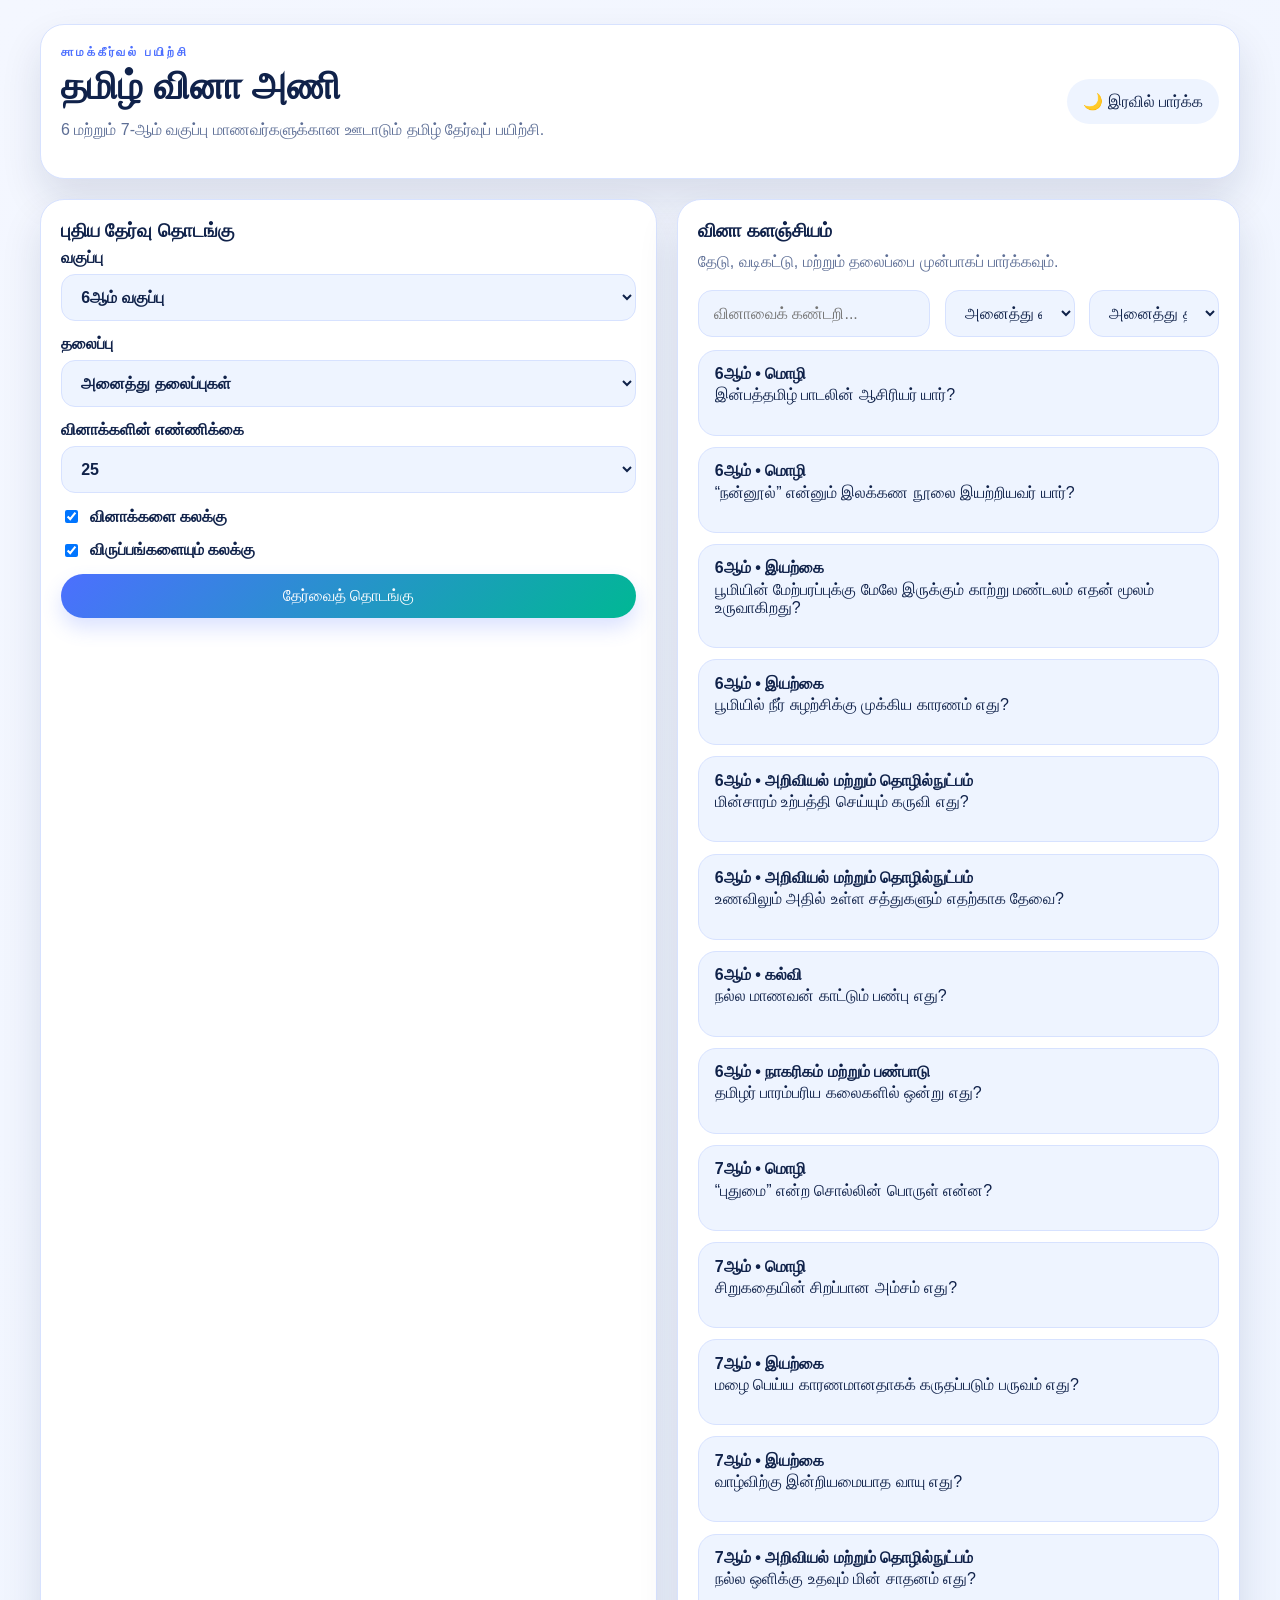
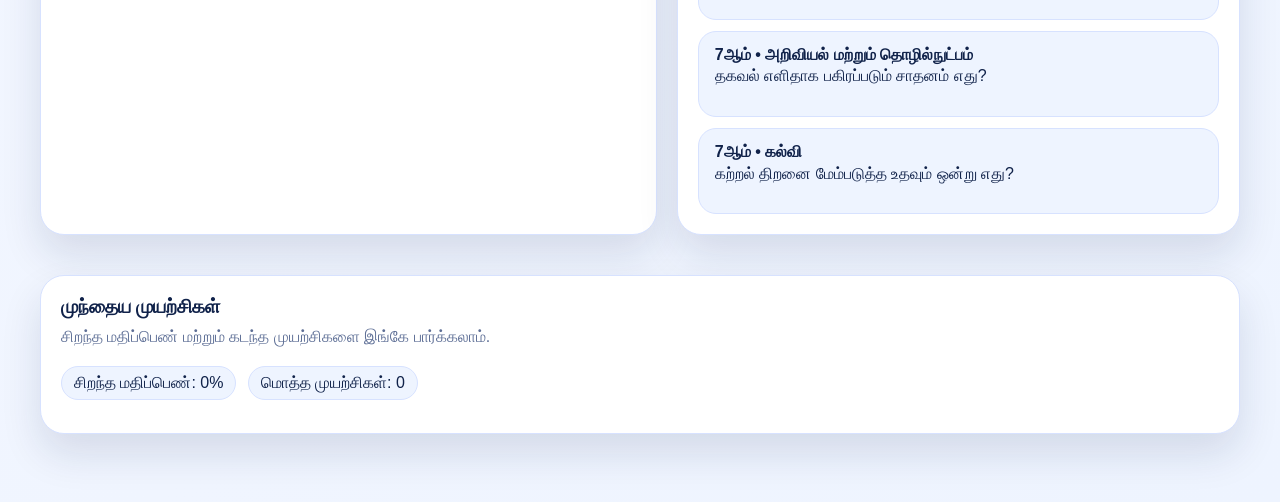
==== index.html @ 1eb98f15 "test" ====
<!DOCTYPE html>
<html lang="ta">
  <head>
    <meta charset="UTF-8" />
    <meta name="viewport" content="width=device-width, initial-scale=1.0" />
    <title>தமிழ் வினா அணி</title>
    <link rel="stylesheet" href="style.css" />
  </head>
  <body data-page="home">
    <div class="page-shell">
      <header class="hero card">
        <div>
          <p class="eyebrow">சாமக்கீர்வல் பயிற்சி</p>
          <h1>தமிழ் வினா அணி</h1>
          <p class="hero-copy">6 மற்றும் 7-ஆம் வகுப்பு மாணவர்களுக்கான ஊடாடும் தமிழ் தேர்வுப் பயிற்சி.</p>
        </div>
        <button id="themeToggle" class="ghost-btn" type="button">🌙 இரவில் பார்க்க</button>
      </header>

      <main class="home-grid">
        <section class="card">
          <h2>புதிய தேர்வு தொடங்கு</h2>
          <form id="quizSetupForm" class="setup-form">
            <label>
              வகுப்பு
              <select id="classSelect" name="class">
                <option value="6">6ஆம் வகுப்பு</option>
                <option value="7">7ஆம் வகுப்பு</option>
              </select>
            </label>

            <label>
              தலைப்பு
              <select id="topicSelect" name="topic">
                <option value="all">அனைத்து தலைப்புகள்</option>
                <option value="மொழி">மொழி</option>
                <option value="இயற்கை">இயற்கை</option>
                <option value="அறிவியல் மற்றும் தொழில்நுட்பம்">அறிவியல் மற்றும் தொழில்நுட்பம்</option>
                <option value="கல்வி">கல்வி</option>
                <option value="நாகரிகம் மற்றும் பண்பாடு">நாகரிகம் மற்றும் பண்பாடு</option>
              </select>
            </label>

            <label>
              வினாக்களின் எண்ணிக்கை
              <select id="questionCountSelect" name="questionCount">
                <option value="25">25</option>
                <option value="50">50</option>
                <option value="100">100</option>
              </select>
            </label>

            <label class="toggle-row">
              <input id="shuffleQuestions" type="checkbox" checked />
              <span>வினாக்களை கலக்கு</span>
            </label>

            <label class="toggle-row">
              <input id="shuffleOptions" type="checkbox" checked />
              <span>விருப்பங்களையும் கலக்கு</span>
            </label>

            <button class="primary-btn" type="submit">தேர்வைத் தொடங்கு</button>
          </form>
        </section>

        <section class="card">
          <div class="section-heading">
            <h2>வினா களஞ்சியம்</h2>
            <p>தேடு, வடிகட்டு, மற்றும் தலைப்பை முன்பாகப் பார்க்கவும்.</p>
          </div>
          <div class="filter-bar">
            <input id="searchQuestions" type="search" placeholder="வினாவைக் கண்டறி..." />
            <select id="filterClass">
              <option value="all">அனைத்து வகுப்புகள்</option>
              <option value="6">6ஆம்</option>
              <option value="7">7ஆம்</option>
            </select>
            <select id="filterTopic">
              <option value="all">அனைத்து தலைப்புகள்</option>
              <option value="மொழி">மொழி</option>
              <option value="இயற்கை">இயற்கை</option>
              <option value="அறிவியல் மற்றும் தொழில்நுட்பம்">அறிவியல் மற்றும் தொழில்நுட்பம்</option>
              <option value="கல்வி">கல்வி</option>
              <option value="நாகரிகம் மற்றும் பண்பாடு">நாகரிகம் மற்றும் பண்பாடு</option>
            </select>
          </div>
          <div id="questionPreview" class="preview-list"></div>
        </section>

        <section class="card">
          <div class="section-heading">
            <h2>முந்தைய முயற்சிகள்</h2>
            <p>சிறந்த மதிப்பெண் மற்றும் கடந்த முயற்சிகளை இங்கே பார்க்கலாம்.</p>
          </div>
          <div id="statsSummary" class="stats-summary"></div>
          <div id="attemptHistory" class="attempt-list"></div>
        </section>
      </main>
    </div>

    <script src="questions.js"></script>
    <script src="script.js"></script>
  </body>
</html>
---- style.css ----
:root {
  color-scheme: light;
  --bg: #f4f7ff;
  --surface: #ffffff;
  --surface-2: #eef4ff;
  --text: #10224a;
  --muted: #5e6f96;
  --accent: #4c6fff;
  --accent-2: #00b894;
  --danger: #ff5f6d;
  --border: #d7e2ff;
  --shadow: 0 20px 40px rgba(16, 34, 74, 0.12);
}

body.dark {
  color-scheme: dark;
  --bg: #07111f;
  --surface: #111d33;
  --surface-2: #1a2a46;
  --text: #f3f6ff;
  --muted: #92a2c8;
  --accent: #71a2ff;
  --accent-2: #2fd2b8;
  --danger: #ff7b88;
  --border: #2b3d63;
  --shadow: 0 20px 44px rgba(2, 8, 20, 0.45);
}

* {
  box-sizing: border-box;
}

body {
  margin: 0;
  font-family: "Noto Sans Tamil", "Segoe UI", Tahoma, sans-serif;
  background: linear-gradient(135deg, var(--bg), var(--surface-2));
  color: var(--text);
  transition: background 0.25s ease, color 0.25s ease;
}

.page-shell {
  width: min(1200px, calc(100% - 2rem));
  margin: 0 auto;
  padding: 1.5rem 0 3rem;
}

.card {
  background: var(--surface);
  border: 1px solid var(--border);
  border-radius: 24px;
  box-shadow: var(--shadow);
  padding: 1.25rem;
  margin-bottom: 1.25rem;
}

.hero {
  display: flex;
  justify-content: space-between;
  align-items: center;
  gap: 1rem;
}

h1,
h2,
h3,
p {
  margin-top: 0;
}

h1 {
  font-size: clamp(1.7rem, 3vw, 2.4rem);
  margin-bottom: 0.5rem;
}

h2 {
  font-size: 1.2rem;
  margin-bottom: 0.4rem;
}

.eyebrow {
  text-transform: uppercase;
  letter-spacing: 0.24em;
  font-size: 0.75rem;
  font-weight: 700;
  color: var(--accent);
  margin-bottom: 0.3rem;
}

.hero-copy,
.meta-text,
.section-heading p,
.review-item p,
.attempt-item p {
  color: var(--muted);
  line-height: 1.6;
}

.home-grid {
  display: grid;
  grid-template-columns: 1.1fr 1fr;
  gap: 1.25rem;
}

.home-grid > .card:last-child {
  grid-column: 1 / -1;
}

.setup-form,
.filter-bar,
.quiz-actions {
  display: grid;
  gap: 0.9rem;
}

label {
  display: flex;
  flex-direction: column;
  gap: 0.45rem;
  font-weight: 600;
}

select,
input[type="search"],
input[type="text"] {
  padding: 0.8rem 0.95rem;
  border: 1px solid var(--border);
  border-radius: 14px;
  background: var(--surface-2);
  color: var(--text);
  font: inherit;
}

.toggle-row {
  flex-direction: row;
  align-items: center;
  gap: 0.55rem;
}

button {
  border: 0;
  border-radius: 999px;
  padding: 0.8rem 1rem;
  font: inherit;
  cursor: pointer;
  transition: transform 0.2s ease, box-shadow 0.2s ease;
}

button:hover {
  transform: translateY(-1px);
}

.primary-btn {
  background: linear-gradient(135deg, var(--accent), var(--accent-2));
  color: white;
  box-shadow: 0 10px 20px rgba(76, 111, 255, 0.2);
}

.secondary-btn,
.ghost-btn {
  background: var(--surface-2);
  color: var(--text);
}

.filter-bar {
  grid-template-columns: 2fr repeat(2, minmax(130px, 1fr));
  margin-bottom: 0.8rem;
}

.preview-list,
.attempt-list,
.review-summary,
.review-list {
  display: grid;
  gap: 0.7rem;
}

.preview-item,
.attempt-item,
.review-item,
.topic-item,
.stat-card {
  background: var(--surface-2);
  border: 1px solid var(--border);
  border-radius: 18px;
  padding: 0.9rem 1rem;
}

.preview-item strong,
.attempt-item strong,
.review-item strong {
  display: block;
  margin-bottom: 0.2rem;
}

.stats-summary {
  display: flex;
  flex-wrap: wrap;
  gap: 0.7rem;
  margin-bottom: 0.8rem;
}

.stats-summary .pill {
  background: var(--surface-2);
  border: 1px solid var(--border);
  border-radius: 999px;
  padding: 0.45rem 0.75rem;
}

.quiz-header {
  display: flex;
  justify-content: space-between;
  align-items: center;
  gap: 1rem;
}

.header-actions {
  display: flex;
  gap: 0.6rem;
}

.quiz-layout {
  display: grid;
  grid-template-columns: 1.25fr 0.75fr;
  gap: 1rem;
}

.quiz-topbar {
  display: flex;
  justify-content: space-between;
  align-items: center;
  gap: 1rem;
  margin-bottom: 1rem;
}

.progress-track {
  width: min(420px, 100%);
  height: 10px;
  border-radius: 999px;
  background: var(--surface-2);
  overflow: hidden;
  margin-top: 0.45rem;
}

.progress-bar {
  height: 100%;
  width: 0%;
  background: linear-gradient(135deg, var(--accent), var(--accent-2));
  transition: width 0.25s ease;
}

.timer-pill,
.meta-pill {
  display: inline-flex;
  align-items: center;
  gap: 0.25rem;
  background: var(--surface-2);
  border: 1px solid var(--border);
  border-radius: 999px;
  padding: 0.45rem 0.78rem;
  font-weight: 700;
}

.question-head {
  display: flex;
  justify-content: space-between;
  align-items: center;
  gap: 0.8rem;
  margin-bottom: 1rem;
}

.options-list {
  display: grid;
  gap: 0.75rem;
  margin: 1rem 0;
}

.option-item {
  display: flex;
  gap: 0.65rem;
  align-items: center;
  border: 1px solid var(--border);
  border-radius: 16px;
  padding: 0.85rem 0.95rem;
  background: var(--surface-2);
}

.option-item input {
  accent-color: var(--accent);
}

.quiz-actions {
  grid-template-columns: repeat(4, minmax(0, 1fr));
  margin-top: 1rem;
}

.review-panel {
  height: fit-content;
}

.hidden {
  display: none;
}

.summary-grid {
  display: grid;
  grid-template-columns: repeat(4, minmax(0, 1fr));
  gap: 0.8rem;
}

.stat-card p {
  font-size: 1.3rem;
  font-weight: 700;
  margin-bottom: 0;
}

.results-actions {
  display: flex;
  flex-wrap: wrap;
  gap: 0.7rem;
}

.topic-list {
  display: grid;
  gap: 0.7rem;
}

.topic-item {
  display: flex;
  justify-content: space-between;
  align-items: center;
  gap: 0.7rem;
}

.correct-answer {
  border-color: var(--accent-2);
  background: rgba(47, 210, 184, 0.15);
}

.wrong-answer {
  border-color: var(--danger);
  background: rgba(255, 95, 109, 0.15);
}

@media (max-width: 920px) {
  .home-grid,
  .quiz-layout,
  .summary-grid {
    grid-template-columns: 1fr;
  }

  .quiz-actions {
    grid-template-columns: repeat(2, minmax(0, 1fr));
  }
}

@media (max-width: 640px) {
  .page-shell {
    width: min(100% - 1rem, 100%);
  }

  .hero,
  .quiz-header,
  .quiz-topbar,
  .question-head {
    flex-direction: column;
    align-items: flex-start;
  }

  .filter-bar {
    grid-template-columns: 1fr;
  }

  .quiz-actions,
  .results-actions {
    grid-template-columns: 1fr;
  }
}
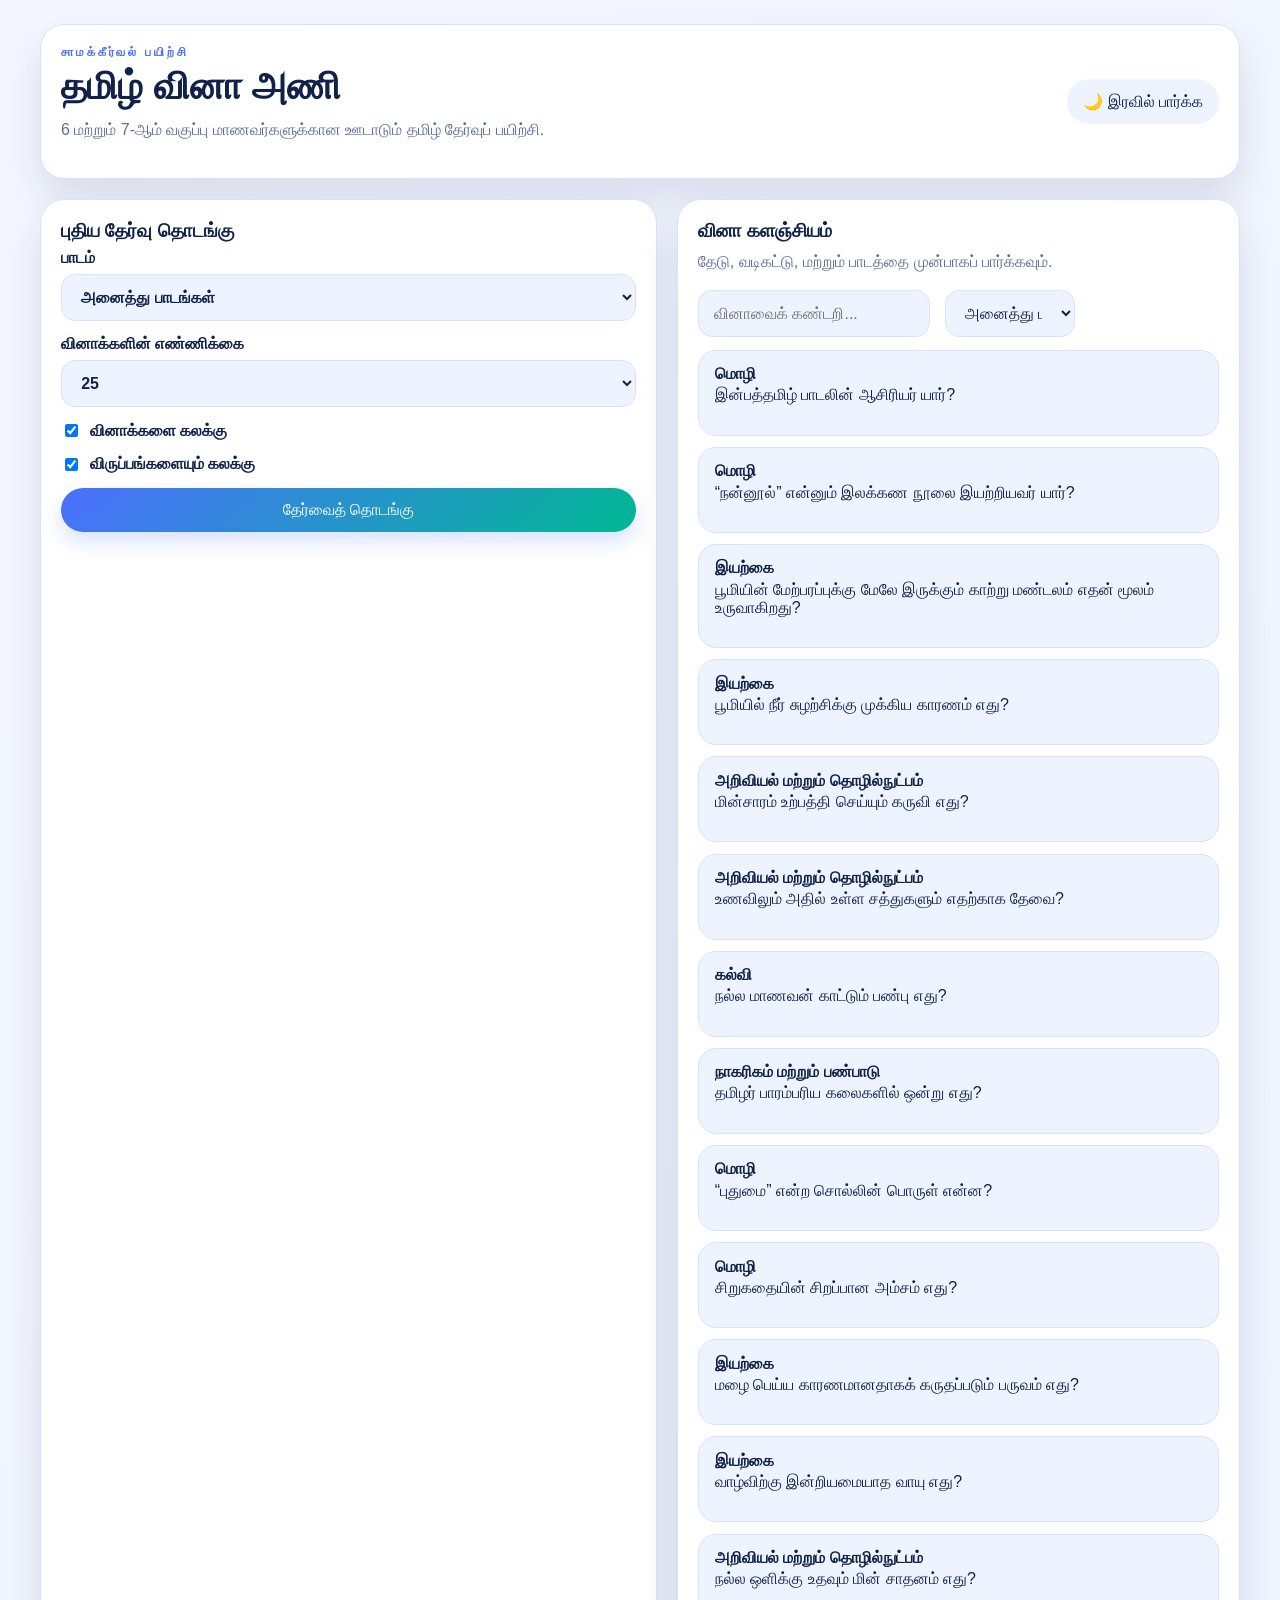
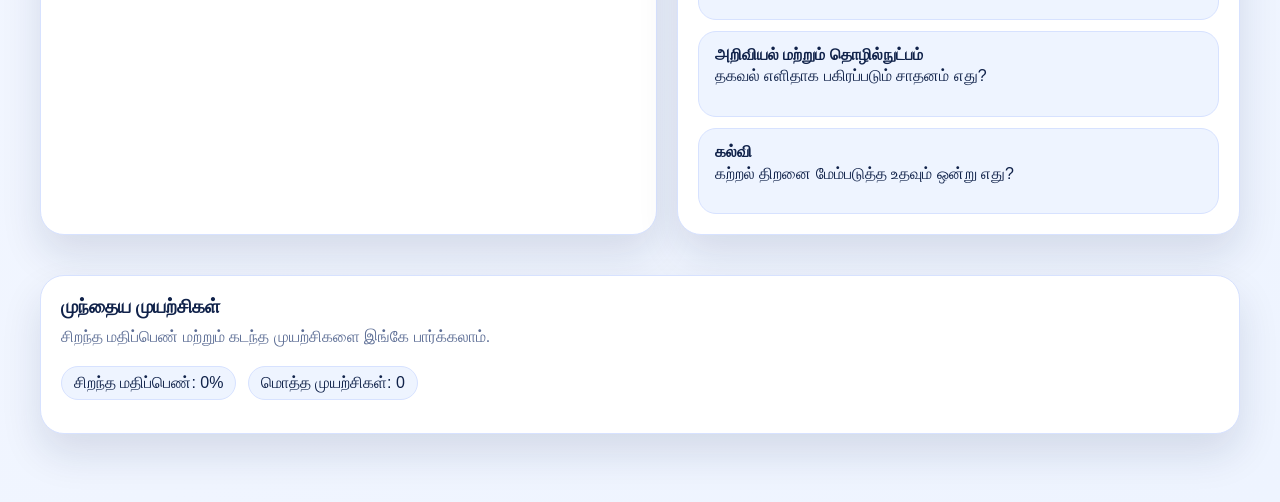
==== commit e2ce111b: "Updated repeated quiz problem" ====
--- a/index.html
+++ b/index.html
@@ -22,17 +22,9 @@
           <h2>புதிய தேர்வு தொடங்கு</h2>
           <form id="quizSetupForm" class="setup-form">
             <label>
-              வகுப்பு
-              <select id="classSelect" name="class">
-                <option value="6">6ஆம் வகுப்பு</option>
-                <option value="7">7ஆம் வகுப்பு</option>
-              </select>
-            </label>
-
-            <label>
-              தலைப்பு
-              <select id="topicSelect" name="topic">
-                <option value="all">அனைத்து தலைப்புகள்</option>
+              பாடம்
+              <select id="subjectSelect" name="subject">
+                <option value="all">அனைத்து பாடங்கள்</option>
                 <option value="மொழி">மொழி</option>
                 <option value="இயற்கை">இயற்கை</option>
                 <option value="அறிவியல் மற்றும் தொழில்நுட்பம்">அறிவியல் மற்றும் தொழில்நுட்பம்</option>
@@ -67,17 +59,12 @@
         <section class="card">
           <div class="section-heading">
             <h2>வினா களஞ்சியம்</h2>
-            <p>தேடு, வடிகட்டு, மற்றும் தலைப்பை முன்பாகப் பார்க்கவும்.</p>
+            <p>தேடு, வடிகட்டு, மற்றும் பாடத்தை முன்பாகப் பார்க்கவும்.</p>
           </div>
           <div class="filter-bar">
             <input id="searchQuestions" type="search" placeholder="வினாவைக் கண்டறி..." />
-            <select id="filterClass">
-              <option value="all">அனைத்து வகுப்புகள்</option>
-              <option value="6">6ஆம்</option>
-              <option value="7">7ஆம்</option>
-            </select>
-            <select id="filterTopic">
-              <option value="all">அனைத்து தலைப்புகள்</option>
+            <select id="filterSubject">
+              <option value="all">அனைத்து பாடங்கள்</option>
               <option value="மொழி">மொழி</option>
               <option value="இயற்கை">இயற்கை</option>
               <option value="அறிவியல் மற்றும் தொழில்நுட்பம்">அறிவியல் மற்றும் தொழில்நுட்பம்</option>
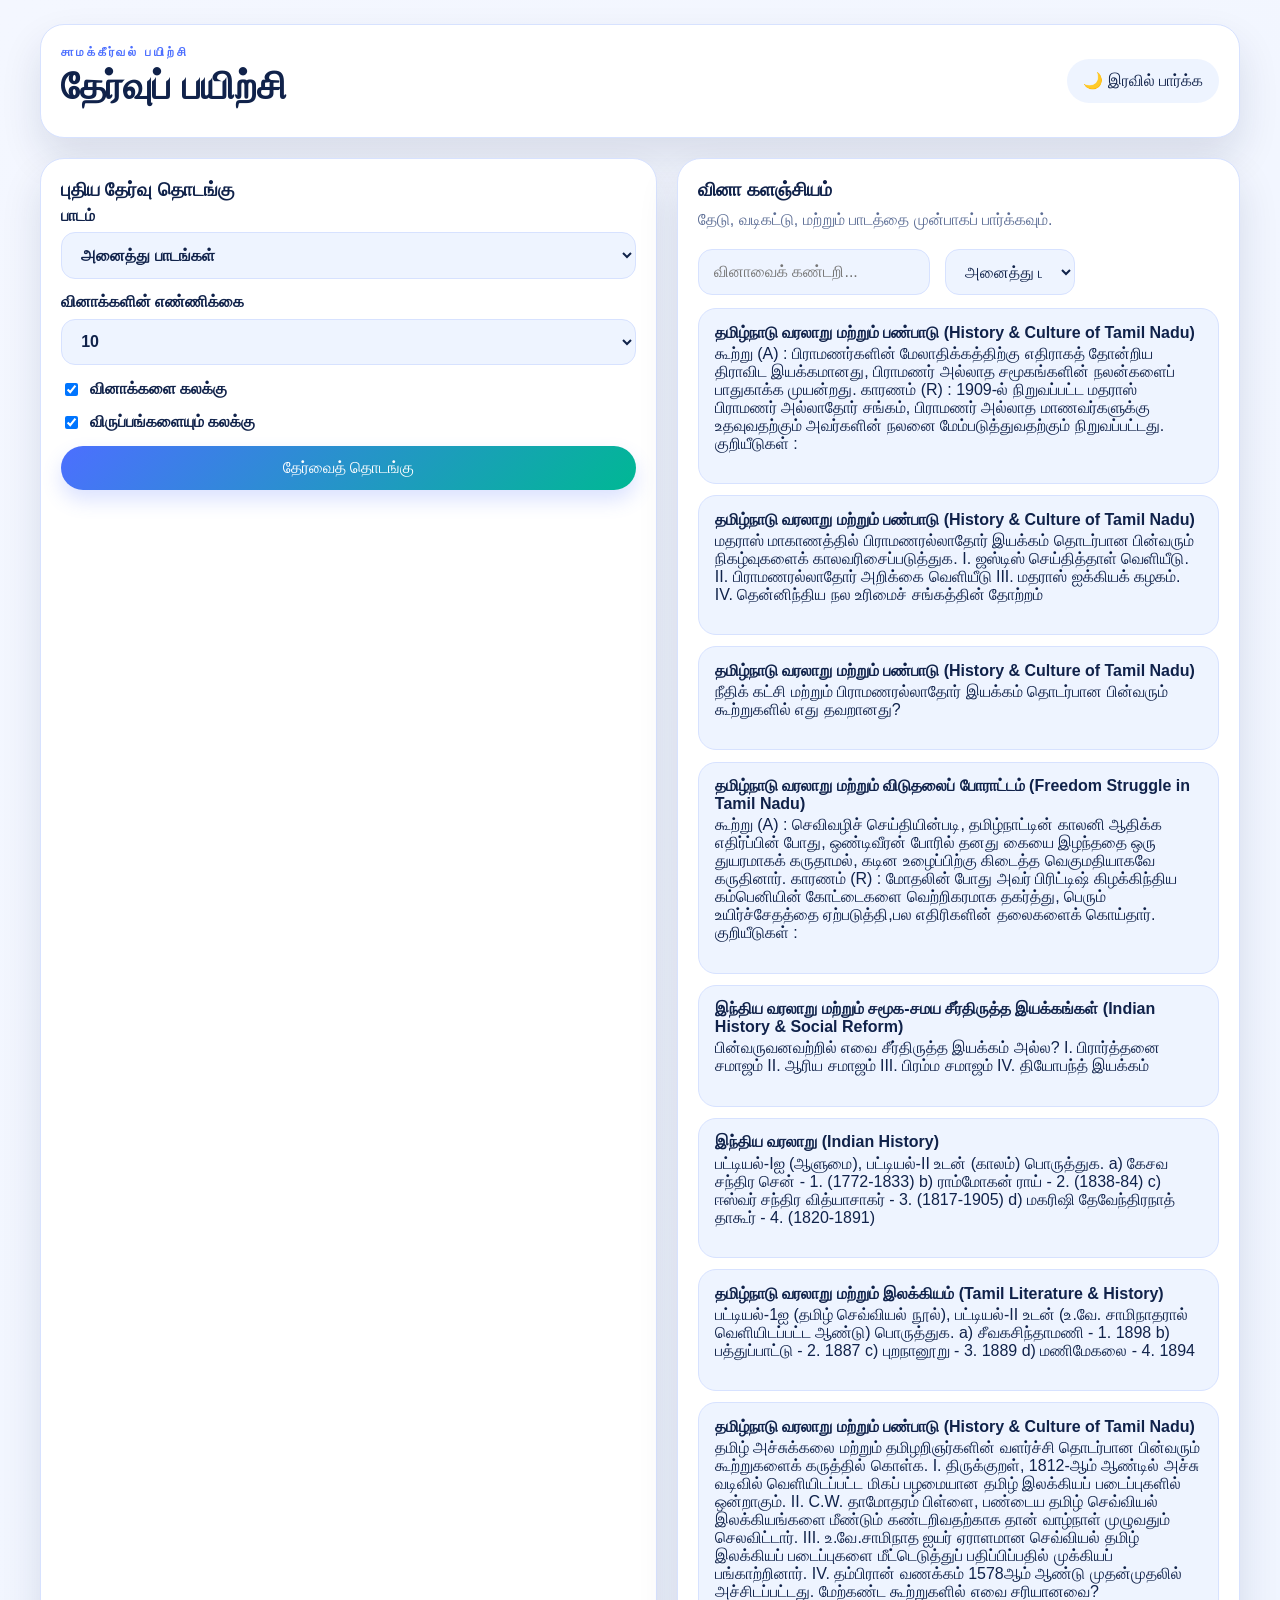
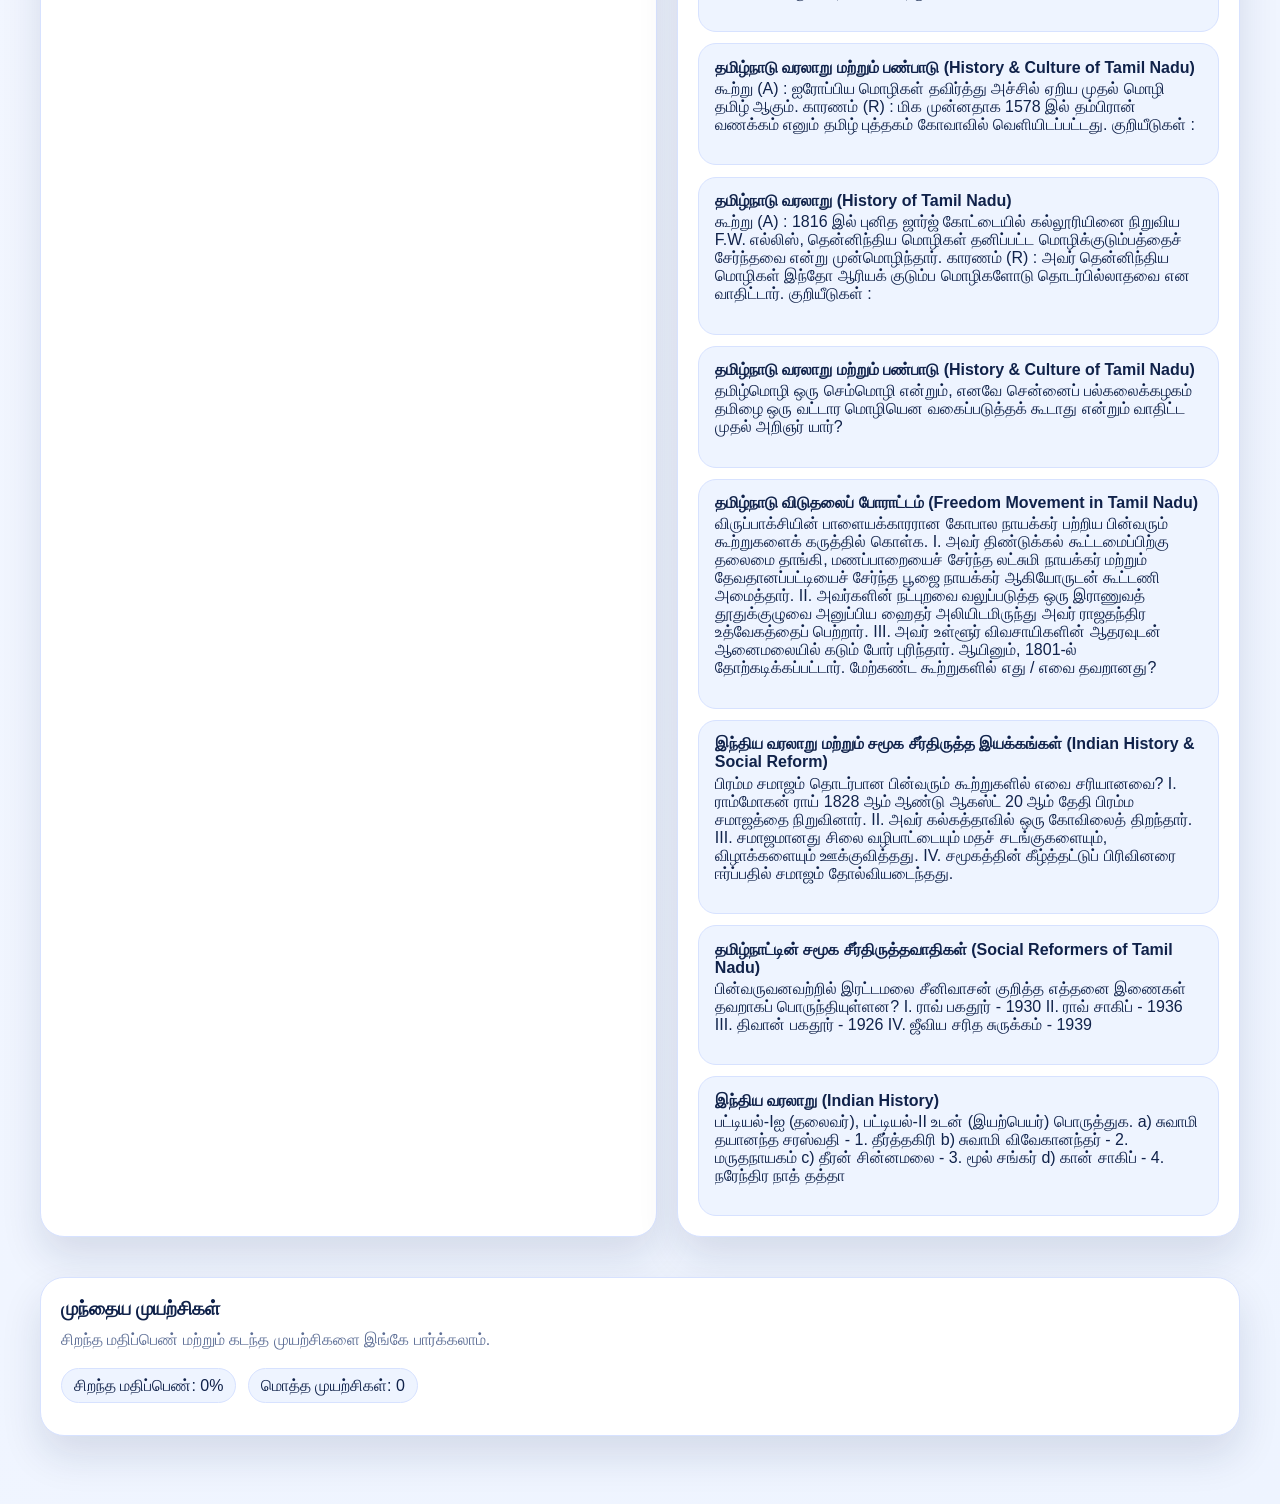
==== commit c4f37b7d: "added 10 option" ====
--- a/index.html
+++ b/index.html
@@ -11,8 +11,7 @@
       <header class="hero card">
         <div>
           <p class="eyebrow">சாமக்கீர்வல் பயிற்சி</p>
-          <h1>தமிழ் வினா அணி</h1>
-          <p class="hero-copy">6 மற்றும் 7-ஆம் வகுப்பு மாணவர்களுக்கான ஊடாடும் தமிழ் தேர்வுப் பயிற்சி.</p>
+          <h1>தேர்வுப் பயிற்சி</h1>
         </div>
         <button id="themeToggle" class="ghost-btn" type="button">🌙 இரவில் பார்க்க</button>
       </header>
@@ -36,6 +35,7 @@
             <label>
               வினாக்களின் எண்ணிக்கை
               <select id="questionCountSelect" name="questionCount">
+                <option value="10">10</option>
                 <option value="25">25</option>
                 <option value="50">50</option>
                 <option value="100">100</option>
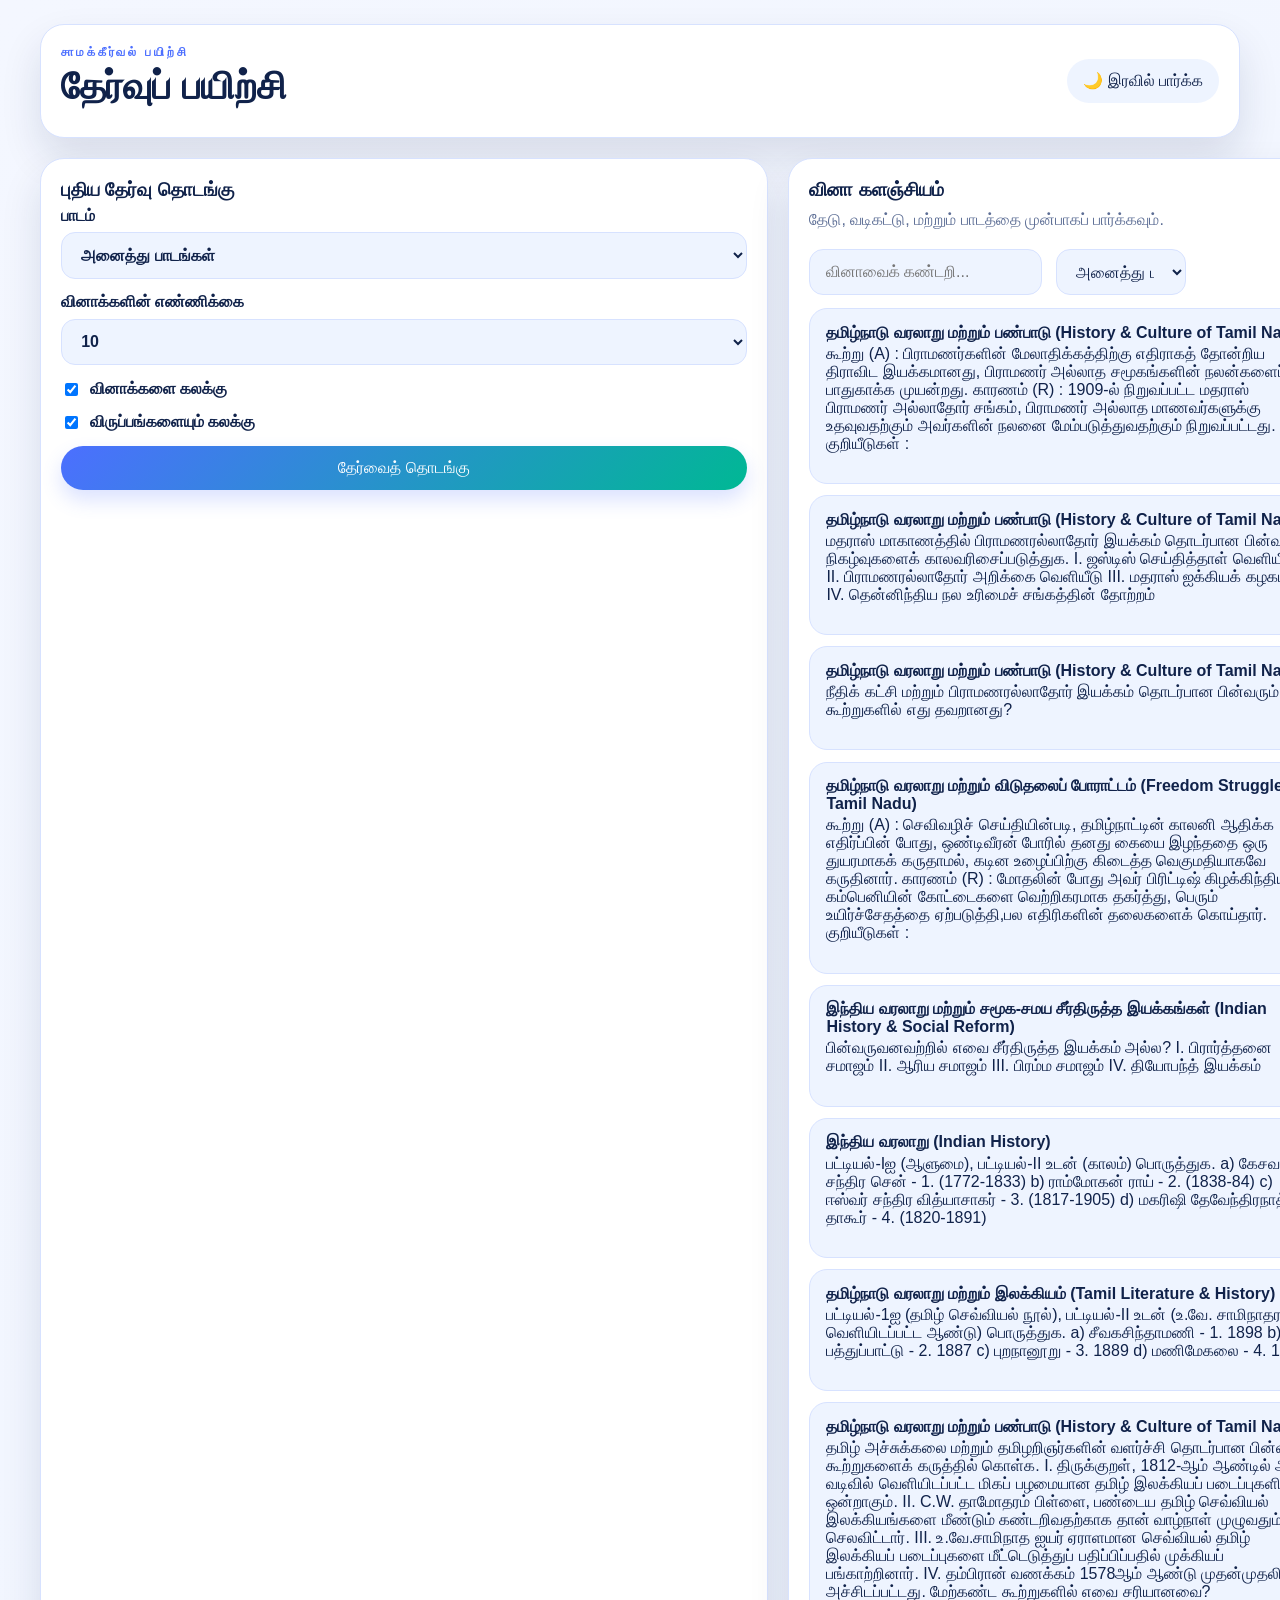
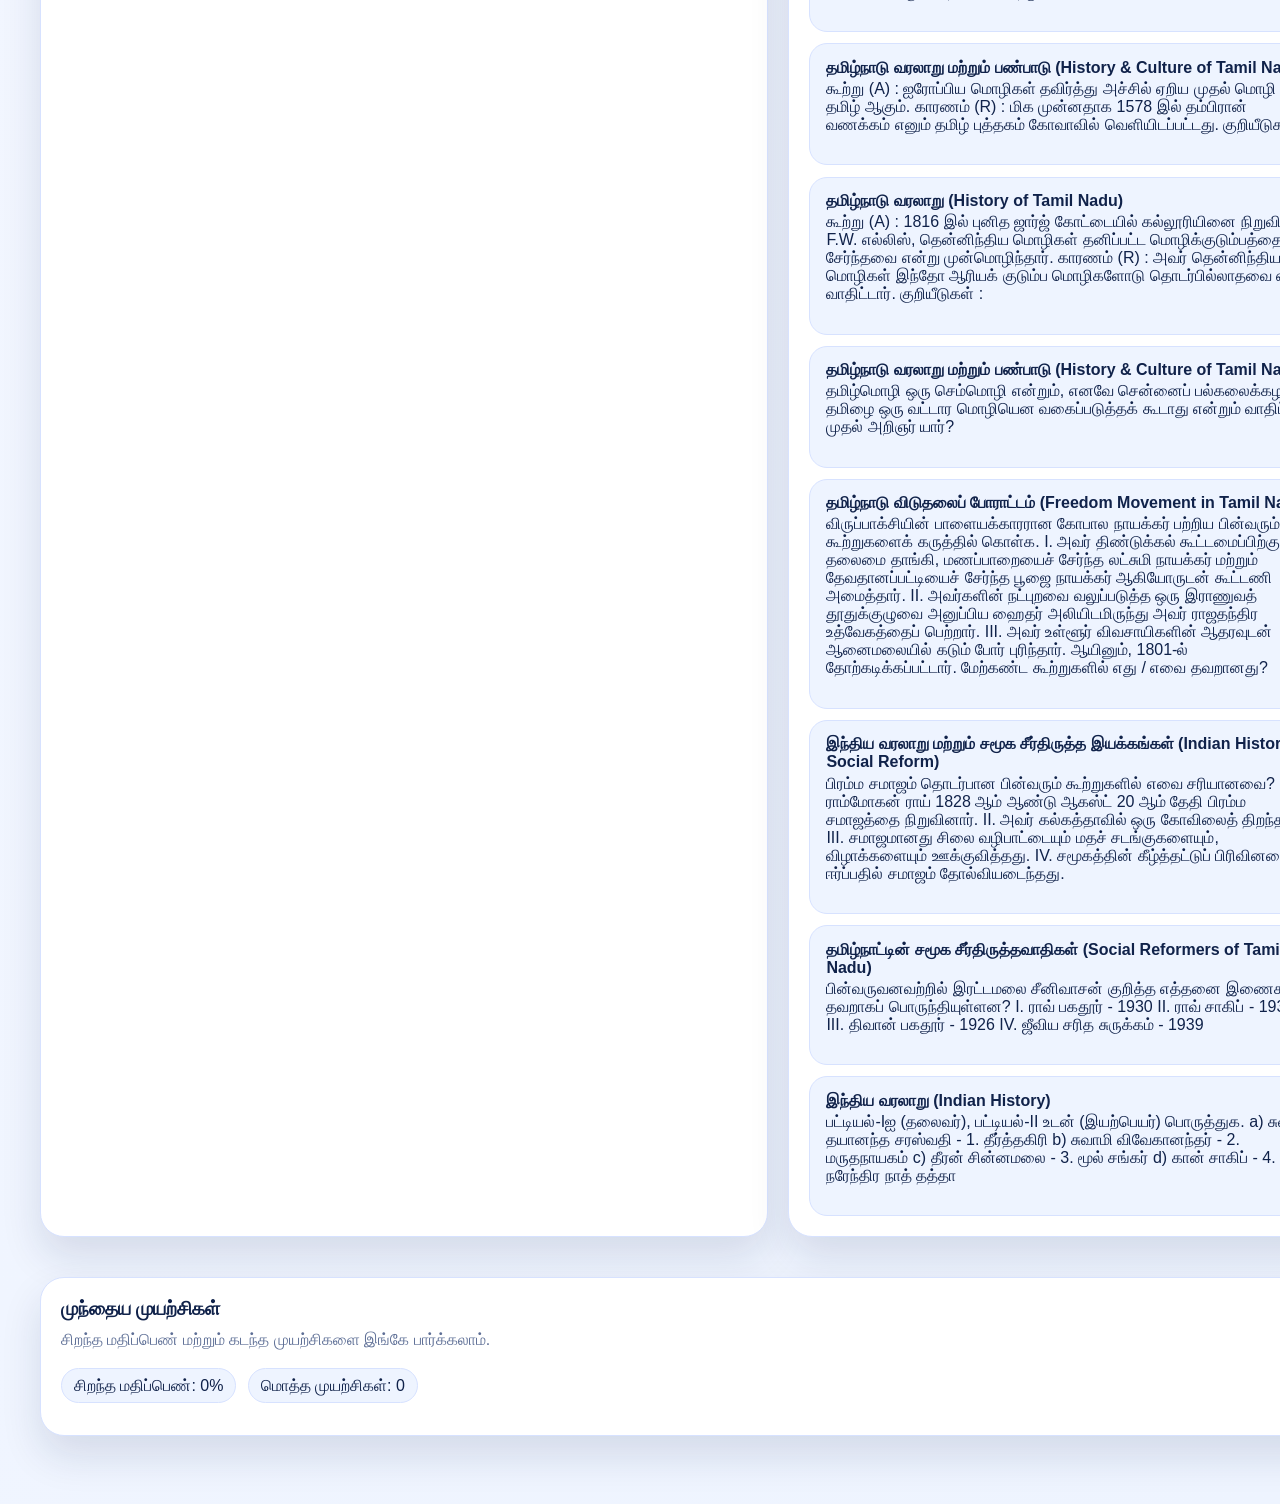
==== commit 07bf0203: "Updated index" ====
--- a/index.html
+++ b/index.html
@@ -24,11 +24,6 @@
               பாடம்
               <select id="subjectSelect" name="subject">
                 <option value="all">அனைத்து பாடங்கள்</option>
-                <option value="மொழி">மொழி</option>
-                <option value="இயற்கை">இயற்கை</option>
-                <option value="அறிவியல் மற்றும் தொழில்நுட்பம்">அறிவியல் மற்றும் தொழில்நுட்பம்</option>
-                <option value="கல்வி">கல்வி</option>
-                <option value="நாகரிகம் மற்றும் பண்பாடு">நாகரிகம் மற்றும் பண்பாடு</option>
               </select>
             </label>
 
@@ -65,11 +60,6 @@
             <input id="searchQuestions" type="search" placeholder="வினாவைக் கண்டறி..." />
             <select id="filterSubject">
               <option value="all">அனைத்து பாடங்கள்</option>
-              <option value="மொழி">மொழி</option>
-              <option value="இயற்கை">இயற்கை</option>
-              <option value="அறிவியல் மற்றும் தொழில்நுட்பம்">அறிவியல் மற்றும் தொழில்நுட்பம்</option>
-              <option value="கல்வி">கல்வி</option>
-              <option value="நாகரிகம் மற்றும் பண்பாடு">நாகரிகம் மற்றும் பண்பாடு</option>
             </select>
           </div>
           <div id="questionPreview" class="preview-list"></div>
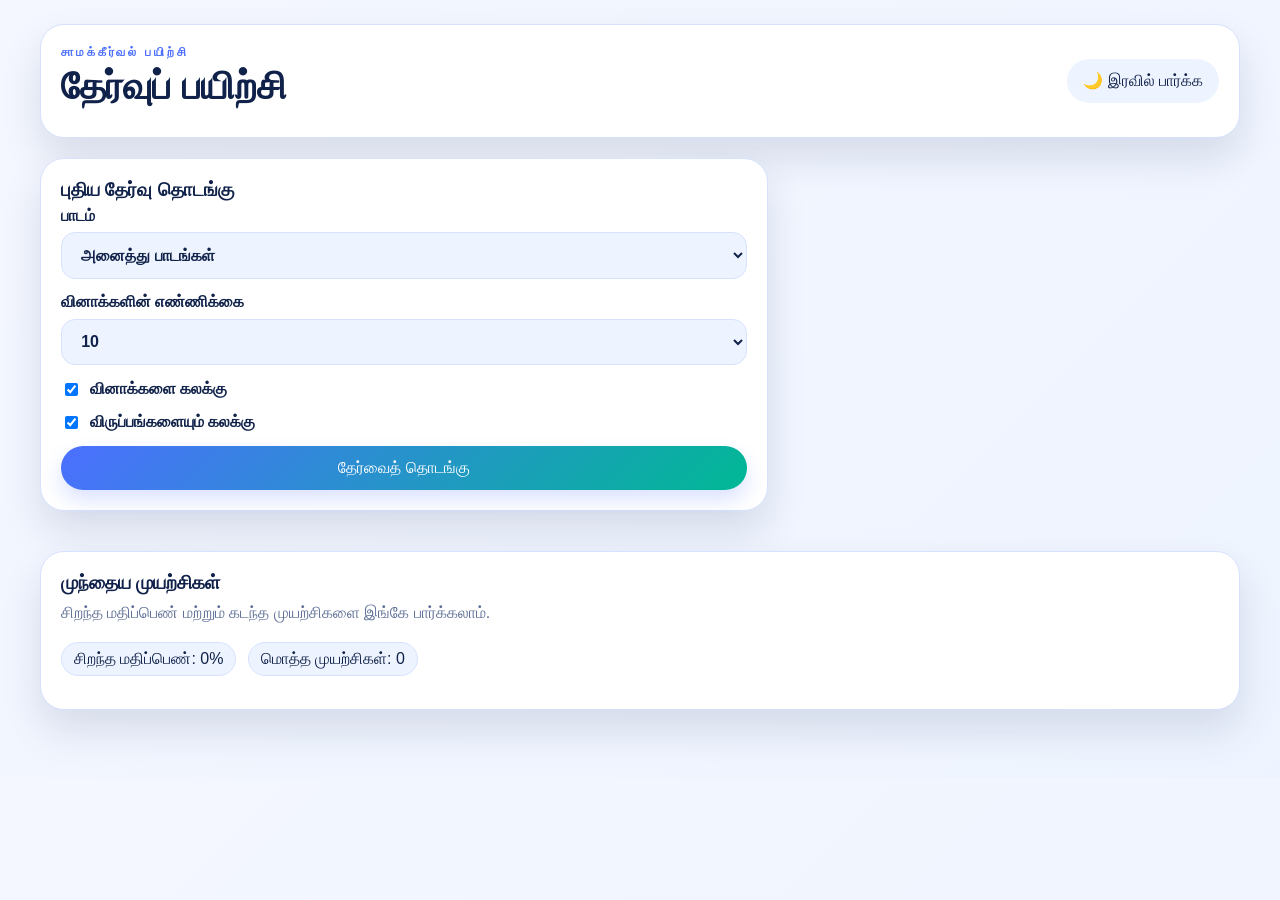
==== commit ab728766: "Removed section" ====
--- a/index.html
+++ b/index.html
@@ -53,20 +53,6 @@
 
         <section class="card">
           <div class="section-heading">
-            <h2>வினா களஞ்சியம்</h2>
-            <p>தேடு, வடிகட்டு, மற்றும் பாடத்தை முன்பாகப் பார்க்கவும்.</p>
-          </div>
-          <div class="filter-bar">
-            <input id="searchQuestions" type="search" placeholder="வினாவைக் கண்டறி..." />
-            <select id="filterSubject">
-              <option value="all">அனைத்து பாடங்கள்</option>
-            </select>
-          </div>
-          <div id="questionPreview" class="preview-list"></div>
-        </section>
-
-        <section class="card">
-          <div class="section-heading">
             <h2>முந்தைய முயற்சிகள்</h2>
             <p>சிறந்த மதிப்பெண் மற்றும் கடந்த முயற்சிகளை இங்கே பார்க்கலாம்.</p>
           </div>
